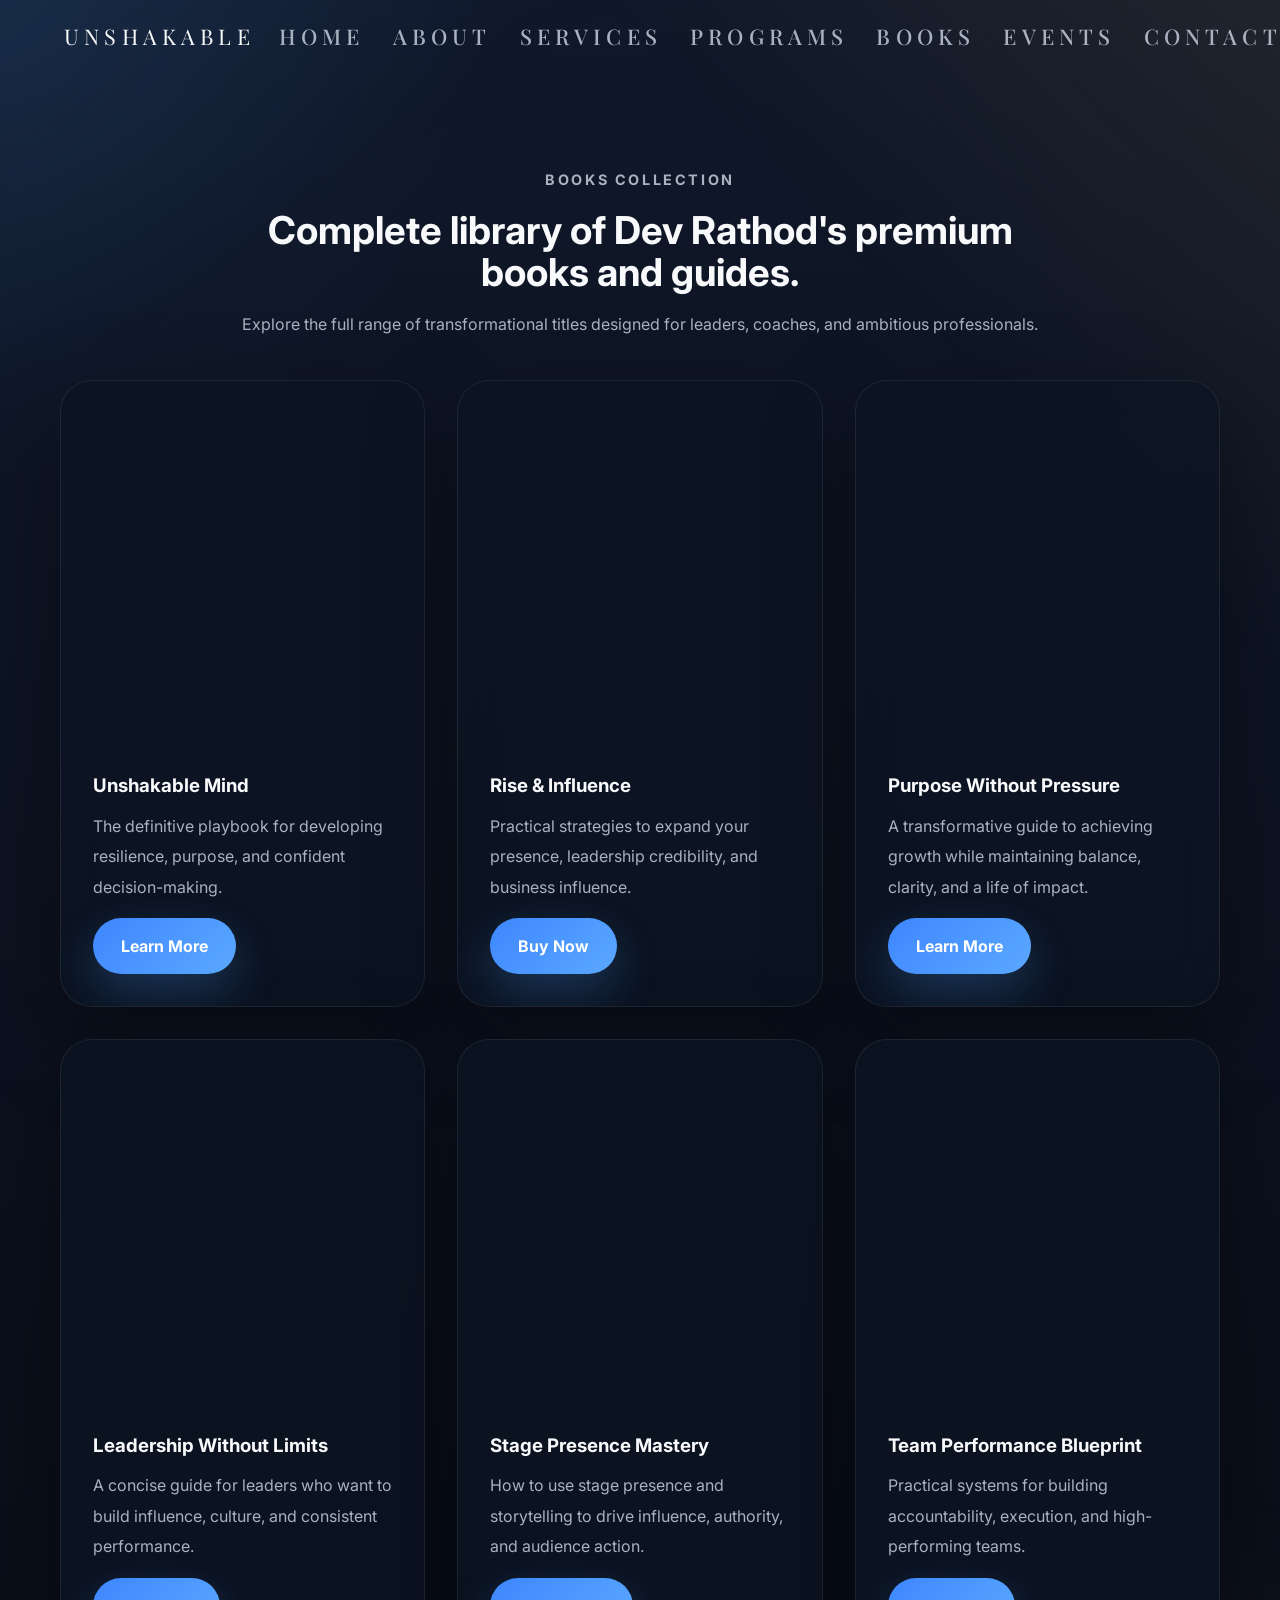
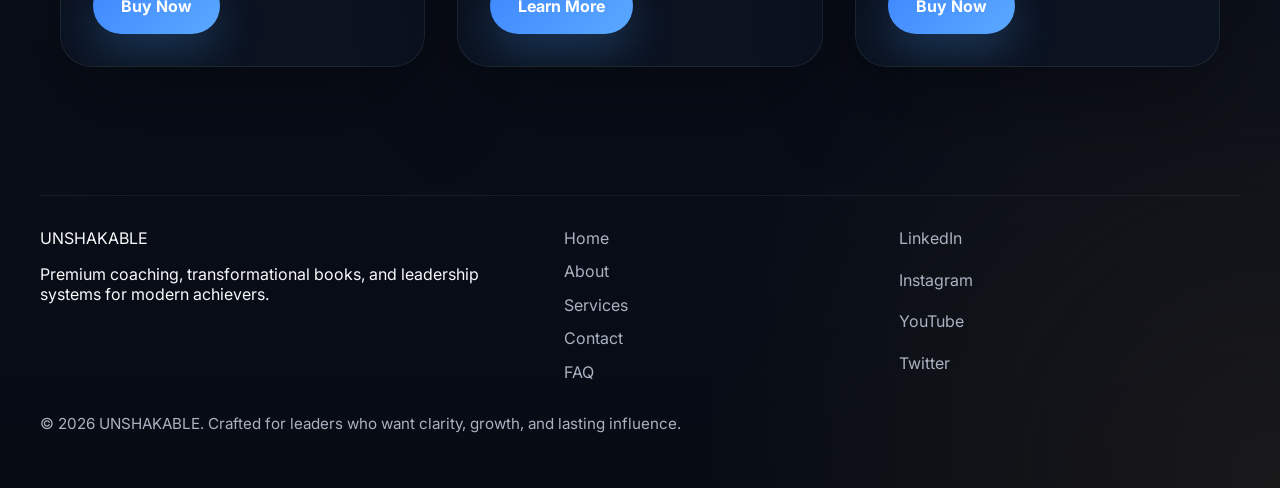
==== books.html @ 9b94c9f0 "Add files via upload" ====
<!DOCTYPE html>
<html lang="en">
<head>
  <meta charset="UTF-8" />
  <meta name="viewport" content="width=device-width, initial-scale=1.0" />
  <title>Books | UNSHAKABLE</title>
  <link rel="preconnect" href="https://fonts.googleapis.com" />
  <link rel="preconnect" href="https://fonts.gstatic.com" crossorigin />
  <link href="https://fonts.googleapis.com/css2?family=Inter:wght@400;500;600;700;800&family=Playfair+Display:wght@600;700;800&display=swap" rel="stylesheet" />
  <link rel="stylesheet" href="styles.css" />
</head>
<body>
  <div class="page-shell">
    <header class="topbar">
      <div class="brand">UNSHAKABLE</div>
      <nav class="main-nav" aria-label="Primary navigation">
        <a href="index.html#home">Home</a>
        <a href="index.html#about">About</a>
        <a href="index.html#services">Services</a>
        <a href="index.html#programs">Programs</a>
        <a href="index.html#books">Books</a>
        <a href="index.html#events">Events</a>
        <a href="index.html#contact">Contact</a>
      </nav>
      <div class="theme-switcher" aria-label="Theme color options">
        <button class="theme-dot active" data-theme="default" aria-label="Default theme"></button>
        <button class="theme-dot" data-theme="blue" aria-label="Blue theme"></button>
        <button class="theme-dot" data-theme="gold" aria-label="Gold theme"></button>
      </div>
      <button class="nav-toggle" aria-label="Open menu">Menu</button>
    </header>

    <main>
      <section class="section books-section" id="books">
        <div class="section-header" data-animate>
          <p class="section-label">Books Collection</p>
          <h2>Complete library of Dev Rathod's premium books and guides.</h2>
          <p>Explore the full range of transformational titles designed for leaders, coaches, and ambitious professionals.</p>
        </div>

        <div class="book-grid">
          <article class="book-card glass-card" data-animate>
            <div class="book-cover" style="background-image:url('Devcoach/0c9b6b7b035d46f9a2f825f242247fa3.jpg');"></div>
            <h3>Unshakable Mind</h3>
            <p>The definitive playbook for developing resilience, purpose, and confident decision-making.</p>
            <a class="btn btn-primary" href="#">Learn More</a>
          </article>
          <article class="book-card glass-card" data-animate>
            <div class="book-cover" style="background-image:url('Devcoach/0d807950a50c4c24b28f6e9cab698a33.jpg');"></div>
            <h3>Rise & Influence</h3>
            <p>Practical strategies to expand your presence, leadership credibility, and business influence.</p>
            <a class="btn btn-primary" href="#">Buy Now</a>
          </article>
          <article class="book-card glass-card" data-animate>
            <div class="book-cover" style="background-image:url('Devcoach/27d11a69576f40e69e762608b44d42a0.jpg');"></div>
            <h3>Purpose Without Pressure</h3>
            <p>A transformative guide to achieving growth while maintaining balance, clarity, and a life of impact.</p>
            <a class="btn btn-primary" href="#">Learn More</a>
          </article>
          <article class="book-card glass-card" data-animate>
            <div class="book-cover" style="background-image:url('Devcoach/6e6e63adcb1842b1b4136925dab18c93.jpg');"></div>
            <h3>Leadership Without Limits</h3>
            <p>A concise guide for leaders who want to build influence, culture, and consistent performance.</p>
            <a class="btn btn-primary" href="#">Buy Now</a>
          </article>
          <article class="book-card glass-card" data-animate>
            <div class="book-cover" style="background-image:url('Devcoach/211a4e93e3e745b0b5c6c9f2a406aa89.jpg');"></div>
            <h3>Stage Presence Mastery</h3>
            <p>How to use stage presence and storytelling to drive influence, authority, and audience action.</p>
            <a class="btn btn-primary" href="#">Learn More</a>
          </article>
          <article class="book-card glass-card" data-animate>
            <div class="book-cover" style="background-image:url('Devcoach/3f0b8e49ac5b406dbe80aa12c1ad263a.jpg');"></div>
            <h3>Team Performance Blueprint</h3>
            <p>Practical systems for building accountability, execution, and high-performing teams.</p>
            <a class="btn btn-primary" href="#">Buy Now</a>
          </article>
        </div>
      </section>
    </main>

    <footer class="site-footer">
      <div class="footer-grid">
        <div>
          <div class="brand">UNSHAKABLE</div>
          <p>Premium coaching, transformational books, and leadership systems for modern achievers.</p>
        </div>
        <div class="footer-links">
          <a href="index.html#home">Home</a>
          <a href="index.html#about">About</a>
          <a href="index.html#services">Services</a>
          <a href="index.html#contact">Contact</a>
          <a href="index.html#faq">FAQ</a>
        </div>
        <div class="footer-social">
          <a href="#">LinkedIn</a>
          <a href="#">Instagram</a>
          <a href="#">YouTube</a>
          <a href="#">Twitter</a>
        </div>
      </div>
      <p class="footer-note">© 2026 UNSHAKABLE. Crafted for leaders who want clarity, growth, and lasting influence.</p>
    </footer>
  </div>
  <script src="script.js"></script>
</body>
</html>
---- styles.css ----
:root {
  color-scheme: dark;
  --bg: #070b14;
  --surface: rgba(11, 16, 29, 0.88);
  --surface-strong: rgba(17, 25, 44, 0.96);
  --surface-soft: rgba(12, 18, 32, 0.65);
  --border: rgba(255, 255, 255, 0.08);
  --text: #f8f9fb;
  --muted: #aab2c1;
  --primary: #3e86ff;
  --primary-2: #5aa9ff;
  --accent: #8db6ff;
  --gold: #e8bb5d;
  --shadow: 0 32px 90px rgba(0, 0, 0, 0.35);
}

:root[data-theme="blue"] {
  --primary: #4ea7ff;
  --primary-2: #82c2ff;
  --accent: #bbdaff;
  --gold: #90b8ff;
}

:root[data-theme="gold"] {
  --primary: #d6a347;
  --primary-2: #f0c56c;
  --accent: #f7d79c;
  --gold: #f2c66b;
  --muted: #c8b78b;
}

* {
  box-sizing: border-box;
}

html {
  scroll-behavior: smooth;
}

body {
  margin: 0;
  font-family: 'Inter', sans-serif;
  color: var(--text);
  overflow-x: hidden;
  background: radial-gradient(circle at top left, rgba(78, 167, 255, 0.09), transparent 20%),
    radial-gradient(circle at bottom right, rgba(232, 187, 93, 0.08), transparent 24%),
    linear-gradient(180deg, rgba(16, 24, 42, 0.98), rgba(7, 11, 20, 1));
}

body::before {
  content: '';
  position: fixed;
  inset: 0;
  background: linear-gradient(145deg, rgba(78, 167, 255, 0.06), transparent 25%),
    linear-gradient(225deg, rgba(232, 187, 93, 0.08), transparent 32%);
  pointer-events: none;
}

img {
  max-width: 100%;
  display: block;
}

button,
input,
textarea {
  font: inherit;
}

.page-shell {
  position: relative;
  z-index: 0;
  min-height: 100vh;
  max-width: 1680px;
  margin: 0 auto;
}

.topbar {
  position: sticky;
  top: 0;
  z-index: 40;
  display: flex;
  align-items: center;
  justify-content: space-between;
  gap: 1.5rem;
    padding: 1.35rem clamp(1.5rem, 6vw, 4rem);
  font-family: 'Playfair Display', serif;
  font-size: 1.35rem;
  letter-spacing: 0.24em;
  text-transform: uppercase;
  color: var(--text);
}

.main-nav {
  display: flex;
  gap: 1.75rem;
  align-items: center;
}

.main-nav a {
  color: var(--muted);
  text-decoration: none;
  font-weight: 500;
  transition: color 180ms ease;
}

.theme-switcher {
  display: flex;
  gap: 0.65rem;
  align-items: center;
}

.theme-dot {
  width: 14px;
  height: 14px;
  border-radius: 50%;
  border: 1px solid rgba(255, 255, 255, 0.22);
  background: var(--primary);
  cursor: pointer;
  transition: transform 180ms ease, box-shadow 180ms ease, border-color 180ms ease;
}

.theme-dot[data-theme="blue"] {
  background: #4ea7ff;
}

.theme-dot[data-theme="gold"] {
  background: #e8bb5d;
}

.theme-dot.active,
.theme-dot:hover {
  transform: scale(1.2);
  border-color: rgba(255, 255, 255, 0.7);
}

.nav-toggle {
  display: none;
  border: 1px solid rgba(255, 255, 255, 0.14);
  background: rgba(255, 255, 255, 0.05);
  color: var(--text);
  padding: 0.9rem 1.1rem;
  border-radius: 999px;
  cursor: pointer;
  font-weight: 700;
}

.main-nav a:hover,
.main-nav a:focus-visible {
  color: var(--text);
}

.hero-section {
  position: relative;
  min-height: calc(100vh - 76px);
  overflow: hidden;
}

.hero-slider {
  position: relative;
  min-height: calc(100vh - 76px);
}

.hero-slide {
  position: absolute;
  inset: 0;
  display: grid;
  place-items: center;
  background-size: cover;
  background-position: center;
  opacity: 0;
  transform: scale(1.03);
  transition: opacity 1.1s ease, transform 1.1s ease;
}

.hero-slide.active {
  opacity: 1;
  transform: scale(1);
}

.slide-overlay {
  position: absolute;
  inset: 0;
  background: linear-gradient(180deg, rgba(7, 11, 20, 0.75), rgba(7, 11, 20, 0.25));
}

.slide-copy {
  position: relative;
  z-index: 2;
  max-width: 720px;
  margin: 0 2rem;
  text-align: center;
  color: var(--text);
}

.slide-copy h1 {
  margin: 0;
  font-family: 'Playfair Display', serif;
  font-size: clamp(3rem, 4.5vw, 5.6rem);
  line-height: 1;
  letter-spacing: -0.05em;
}

.slide-copy p {
  margin: 1.5rem auto 2rem;
  color: rgba(248, 249, 251, 0.86);
  line-height: 1.9;
  font-size: 1.05rem;
}

.hero-controls {
  position: absolute;
  left: 50%;
  bottom: 2rem;
  display: flex;
  gap: 0.8rem;
  transform: translateX(-50%);
  z-index: 3;
}

.hero-footer {
  position: absolute;
  left: 50%;
  bottom: 5.5rem;
  width: min(90%, 960px);
  display: grid;
  grid-template-columns: repeat(3, minmax(0, 1fr));
  gap: 1rem;
  padding: 1.5rem 1.5rem;
  color: var(--text);
  text-align: center;
  border: 1px solid rgba(255, 255, 255, 0.12);
  background: rgba(10, 16, 32, 0.82);
  backdrop-filter: blur(18px);
  border-radius: 1.75rem;
  transform: translateX(-50%);
  z-index: 3;
}

.hero-footer strong {
  display: block;
  font-size: 1.85rem;
  letter-spacing: -0.03em;
}

.slide-dot {
  width: 12px;
  height: 12px;
  border-radius: 50%;
  border: 1px solid rgba(255, 255, 255, 0.45);
  background: transparent;
  cursor: pointer;
  transition: background 180ms ease, transform 180ms ease;
}

.slide-dot.active,
.slide-dot:hover {
  background: var(--gold);
  transform: scale(1.15);
}

.eyebrow,
.section-label {
  display: inline-flex;
  align-items: center;
  gap: 0.55rem;
  color: var(--gold);
  font-size: 0.95rem;
  text-transform: uppercase;
  letter-spacing: 0.16em;
}

.hero-actions {
  display: flex;
  flex-wrap: wrap;
  justify-content: center;
  gap: 1rem;
}

.btn {
  display: inline-flex;
  align-items: center;
  justify-content: center;
  border: none;
  border-radius: 999px;
  padding: 1rem 1.75rem;
  min-height: 56px;
  cursor: pointer;
  font-weight: 700;
  text-decoration: none;
  transition: transform 180ms ease, box-shadow 180ms ease, background-color 180ms ease;
}

.btn:hover,
.btn:focus-visible {
  transform: translateY(-1px);
}

.btn-primary {
  background: linear-gradient(135deg, var(--primary), var(--primary-2));
  color: #fff;
  box-shadow: 0 18px 45px rgba(78, 167, 255, 0.24);
}

.btn-secondary {
  background: rgba(255, 255, 255, 0.08);
  color: var(--text);
  border: 1px solid rgba(255, 255, 255, 0.12);
}

.hero-highlights {
  position: relative;
  margin: 3rem auto 0;
  max-width: 980px;
  display: grid;
  grid-template-columns: repeat(3, minmax(0, 1fr));
  gap: 1rem;
  padding: 1.5rem 1.5rem 1.25rem;
  backdrop-filter: blur(24px);
  border: 1px solid rgba(255, 255, 255, 0.08);
}

.hero-highlights div {
  text-align: center;
}

.hero-highlights span {
  display: block;
  color: var(--muted);
  font-size: 0.95rem;
  margin-bottom: 0.35rem;
}

.hero-highlights strong {
  font-size: 1.8rem;
  letter-spacing: -0.03em;
}

.section {
  position: relative;
  padding: 5rem 2.5rem;
  max-width: 1240px;
  margin: 0 auto;
}

.section-header,
.section-intro {
  max-width: 840px;
  margin: 0 auto 2.5rem;
  text-align: center;
}

.section-label {
  display: inline-flex;
  margin-bottom: 1rem;
  color: var(--gold);
  font-weight: 700;
  letter-spacing: 0.18em;
  text-transform: uppercase;
  font-size: 0.9rem;
}

.section h2 {
  margin: 0;
  font-size: clamp(2rem, 3vw, 3rem);
  line-height: 1.1;
}

.section p {
  color: var(--muted);
  line-height: 1.9;
}

.section-grid,
.contact-grid,
.mission-grid,
.card-grid,
.program-grid,
.book-grid,
.testimonial-grid,
.stats-grid,
.event-grid,
.video-grid,
.blog-grid,
.faq-grid {
  display: grid;
  gap: 2rem;
}

.section-grid {
  grid-template-columns: minmax(0, 1.3fr) minmax(0, 0.95fr);
  align-items: start;
}

.feature-panel {
  display: grid;
  gap: 1rem;
  padding: 2rem;
}

.feature-panel h3 {
  margin: 0;
  font-size: 1.7rem;
}

.feature-panel p {
  margin: 0;
}

.feature-panel ul {
  list-style: none;
  padding: 0;
  margin: 1rem 0 0;
  display: grid;
  gap: 0.75rem;
}

.feature-panel li {
  color: var(--muted);
}

.feature-icon {
  width: 3rem;
  height: 3rem;
  display: grid;
  place-items: center;
  border-radius: 1rem;
  background: rgba(255, 255, 255, 0.08);
  color: var(--gold);
  font-size: 1.2rem;
}

.mission-grid {
  grid-template-columns: repeat(2, minmax(0, 1fr));
}

.mission-card {
  padding: 2rem;
}

.card-grid,
.program-grid,
.book-grid,
.testimonial-grid,
.stats-grid,
.event-grid,
.video-grid,
.blog-grid,
.faq-grid {
  grid-template-columns: repeat(3, minmax(0, 1fr));
}

.service-card,
.program-card,
.book-card,
.testimonial-card,
.stat-card,
.event-card,
.video-card,
.blog-card,
.faq-item,
.contact-copy,
.contact-form,
.newsletter-card {
  padding: 2rem;
  border-radius: 2rem;
  transition: transform 220ms ease, box-shadow 220ms ease, border-color 220ms ease;
}

.trusted-section {
  padding: 2rem 2.5rem 3rem;
}

.trusted-label {
  max-width: 900px;
  margin: 0 auto 1.5rem;
  text-align: center;
  color: var(--muted);
  font-size: 0.95rem;
  letter-spacing: 0.18em;
  text-transform: uppercase;
}

.trusted-logos {
  display: grid;
  grid-template-columns: repeat(5, minmax(0, 1fr));
  gap: 1.5rem;
  align-items: center;
  justify-items: center;
  color: rgba(255,255,255,0.75);
}

.about-list {
  display: grid;
  gap: 1rem;
  margin-top: 1.75rem;
  color: var(--muted);
}

.about-list strong {
  color: var(--text);
}

.contact-highlight {
  display: inline-flex;
  padding: 0.85rem 1rem;
  border-radius: 999px;
  background: rgba(78, 167, 255, 0.12);
  color: var(--text);
  font-weight: 600;
  margin-bottom: 1rem;
}

.service-card,
.program-card,
.book-card,
.video-card,
.blog-card,
.event-card {
  overflow: hidden;
}

.service-card:hover,
.program-card:hover,
.book-card:hover,
.testimonial-card:hover,
.stat-card:hover,
.event-card:hover,
.video-card:hover,
.blog-card:hover,
.faq-item:hover {
  transform: translateY(-6px);
  box-shadow: 0 42px 90px rgba(0, 0, 0, 0.32);
  border-color: rgba(255, 255, 255, 0.16);
}

.service-card h3,
.program-card h3,
.book-card h3,
.testimonial-card h3,
.stat-card h3,
.event-card h3,
.video-card h3,
.blog-card h3,
.faq-item h3 {
  margin: 1rem 0 0.85rem;
}

.service-card p,
.program-card p,
.book-card p,
.testimonial-card p,
.stat-card p,
.event-card p,
.video-card p,
.blog-card p,
.faq-item p {
  margin: 0;
  color: var(--muted);
}

.service-image,
.book-cover,
.video-card img,
.program-card img,
.about-visual img {
  width: 100%;
  height: 340px;
  object-fit: cover;
  border-radius: 1.5rem;
  margin-bottom: 1.35rem;
}

.book-cover {
  min-height: 340px;
  background-size: cover;
  background-position: center;
}

.book-card .btn {
  margin-top: 1rem;
}

.section-actions {
  display: flex;
  justify-content: center;
  margin-top: 2rem;
}

.book-thumb,
.video-thumb {
  width: 100%;
  min-height: 170px;
  border-radius: 1.5rem;
  display: grid;
  place-items: center;
  font-size: 2rem;
  background: linear-gradient(180deg, rgba(255, 255, 255, 0.03), rgba(255, 255, 255, 0.08));
  color: var(--text);
  letter-spacing: 0.08em;
}

.book-thumb {
  margin-bottom: 1.2rem;
  font-weight: 700;
}

.video-thumb {
  margin-bottom: 1.4rem;
  background: linear-gradient(180deg, rgba(78, 167, 255, 0.12), rgba(7, 11, 20, 0.65));
}

.testimonial-card footer {
  margin-top: 1rem;
  display: flex;
  flex-direction: column;
  gap: 0.25rem;
  color: var(--muted);
}

.stat-card {
  text-align: center;
}

.stat-card h3 {
  font-size: 3rem;
  margin-bottom: 0.7rem;
}

.event-card {
  display: grid;
  gap: 1rem;
}

.event-card img,
.video-card img,
.blog-card img,
.program-card img,
.about-visual img,
.book-cover {
  width: 100%;
  height: 240px;
  object-fit: cover;
  border-radius: 1.5rem;
}

.event-date {
  font-weight: 700;
  letter-spacing: 0.16em;
  color: var(--gold);
  text-transform: uppercase;
  font-size: 0.85rem;
}

.link-btn {
  display: inline-flex;
  align-items: center;
  gap: 0.5rem;
  color: var(--blue);
  font-weight: 700;
  text-decoration: none;
}

.contact-grid {
  grid-template-columns: 1.05fr 0.95fr;
  align-items: start;
}

.contact-copy {
  display: grid;
  gap: 1.5rem;
}

.contact-details {
  display: grid;
  gap: 1rem;
}

.contact-details div {
  display: flex;
  justify-content: space-between;
  gap: 1rem;
  color: var(--muted);
}

.contact-details strong {
  color: var(--text);
}

.contact-form label,
.newsletter-form label {
  display: grid;
  gap: 0.75rem;
  margin-bottom: 1.25rem;
  color: var(--muted);
}

.contact-form input,
.contact-form textarea,
.newsletter-form input {
  width: 100%;
  border: 1px solid rgba(255, 255, 255, 0.1);
  background: rgba(255, 255, 255, 0.04);
  color: var(--text);
  padding: 1rem 1.15rem;
  border-radius: 1rem;
  outline: none;
}

.contact-form input:focus,
.contact-form textarea:focus,
.newsletter-form input:focus {
  border-color: rgba(78, 167, 255, 0.7);
}

.contact-form textarea {
  resize: vertical;
}

.newsletter-card {
  display: flex;
  align-items: center;
  justify-content: space-between;
  gap: 2rem;
  padding: 2rem;
}

.newsletter-form {
  display: grid;
  grid-template-columns: 1.8fr 1fr;
  gap: 1rem;
  width: 100%;
}

.site-footer {
  padding: 3rem 2.5rem 2.5rem;
}

.footer-grid {
  display: grid;
  grid-template-columns: 1.3fr 0.8fr 0.9fr;
  gap: 2rem;
  border-top: 1px solid rgba(255, 255, 255, 0.07);
  padding-top: 2rem;
}

.footer-links,
.footer-social {
  display: grid;
  gap: 0.85rem;
}

.footer-links a,
.footer-social a {
  color: var(--muted);
  text-decoration: none;
}

.footer-links a:hover,
.footer-social a:hover {
  color: var(--text);
}

.footer-note {
  margin-top: 2rem;
  color: var(--muted);
  font-size: 0.95rem;
}

.glass-card {
  background: rgba(13, 20, 35, 0.75);
  border: 1px solid rgba(255, 255, 255, 0.08);
  backdrop-filter: blur(22px);
  box-shadow: var(--shadow);
  border-radius: 2rem;
}

[data-animate] {
  opacity: 0;
  transform: translateY(24px);
  transition: opacity 0.8s ease, transform 0.8s ease;
}

[data-animate].visible {
  opacity: 1;
  transform: translateY(0);
}

@media (max-width: 1120px) {
  .section-grid,
  .contact-grid {
    grid-template-columns: 1fr;
  }

  .hero-highlights,
  .mission-grid,
  .card-grid,
  .program-grid,
  .book-grid,
  .testimonial-grid,
  .stats-grid,
  .event-grid,
  .video-grid,
  .blog-grid,
  .faq-grid {
    grid-template-columns: repeat(2, minmax(0, 1fr));
  }
}

@media (max-width: 820px) {
  .topbar {
    padding: 1rem 1.25rem;
    justify-content: space-between;
  }

  .main-nav {
    position: fixed;
    inset: 70px 0 0 0;
    display: flex;
    flex-direction: column;
    align-items: flex-start;
    gap: 1.15rem;
    padding: 2rem 1.5rem;
    background: rgba(7, 11, 20, 0.98);
    transform: translateY(-120%);
    transition: transform 240ms ease, opacity 240ms ease;
    opacity: 0;
    pointer-events: none;
    z-index: 45;
  }

  .main-nav.open {
    transform: translateY(0);
    opacity: 1;
    pointer-events: auto;
  }

  .main-nav a {
    font-size: 1.1rem;
    color: var(--text);
  }

  .theme-switcher {
    gap: 0.5rem;
  }

  .nav-toggle {
    display: inline-flex;
  }

  .hero-slide .slide-copy {
    margin: 0 1rem;
  }

  .hero-slide h1 {
    font-size: 2.4rem;
  }

  .hero-footer {
    position: static;
    width: 100%;
    grid-template-columns: 1fr;
    transform: translateX(0);
    margin: 1.8rem auto 0;
  }

  .hero-actions {
    flex-direction: column;
    gap: 1rem;
  }

  .section {
    padding: 3rem 1.2rem;
  }

  .section-grid,
  .contact-grid,
  .mission-grid,
  .card-grid,
  .program-grid,
  .book-grid,
  .testimonial-grid,
  .stats-grid,
  .event-grid,
  .video-grid,
  .blog-grid,
  .faq-grid {
    grid-template-columns: 1fr;
  }

  .newsletter-form {
    grid-template-columns: 1fr;
  }
}

@media (max-width: 560px) {
  .topbar {
    flex-wrap: wrap;
    justify-content: center;
  }

  .brand {
    margin-bottom: 0.75rem;
  }

  .hero-section {
    padding: 2rem 1.2rem 3rem;
  }

  .section,
  .site-footer {
    padding: 2.5rem 1.2rem;
  }

  .hero-highlights {
    padding: 1.25rem;
  }
}
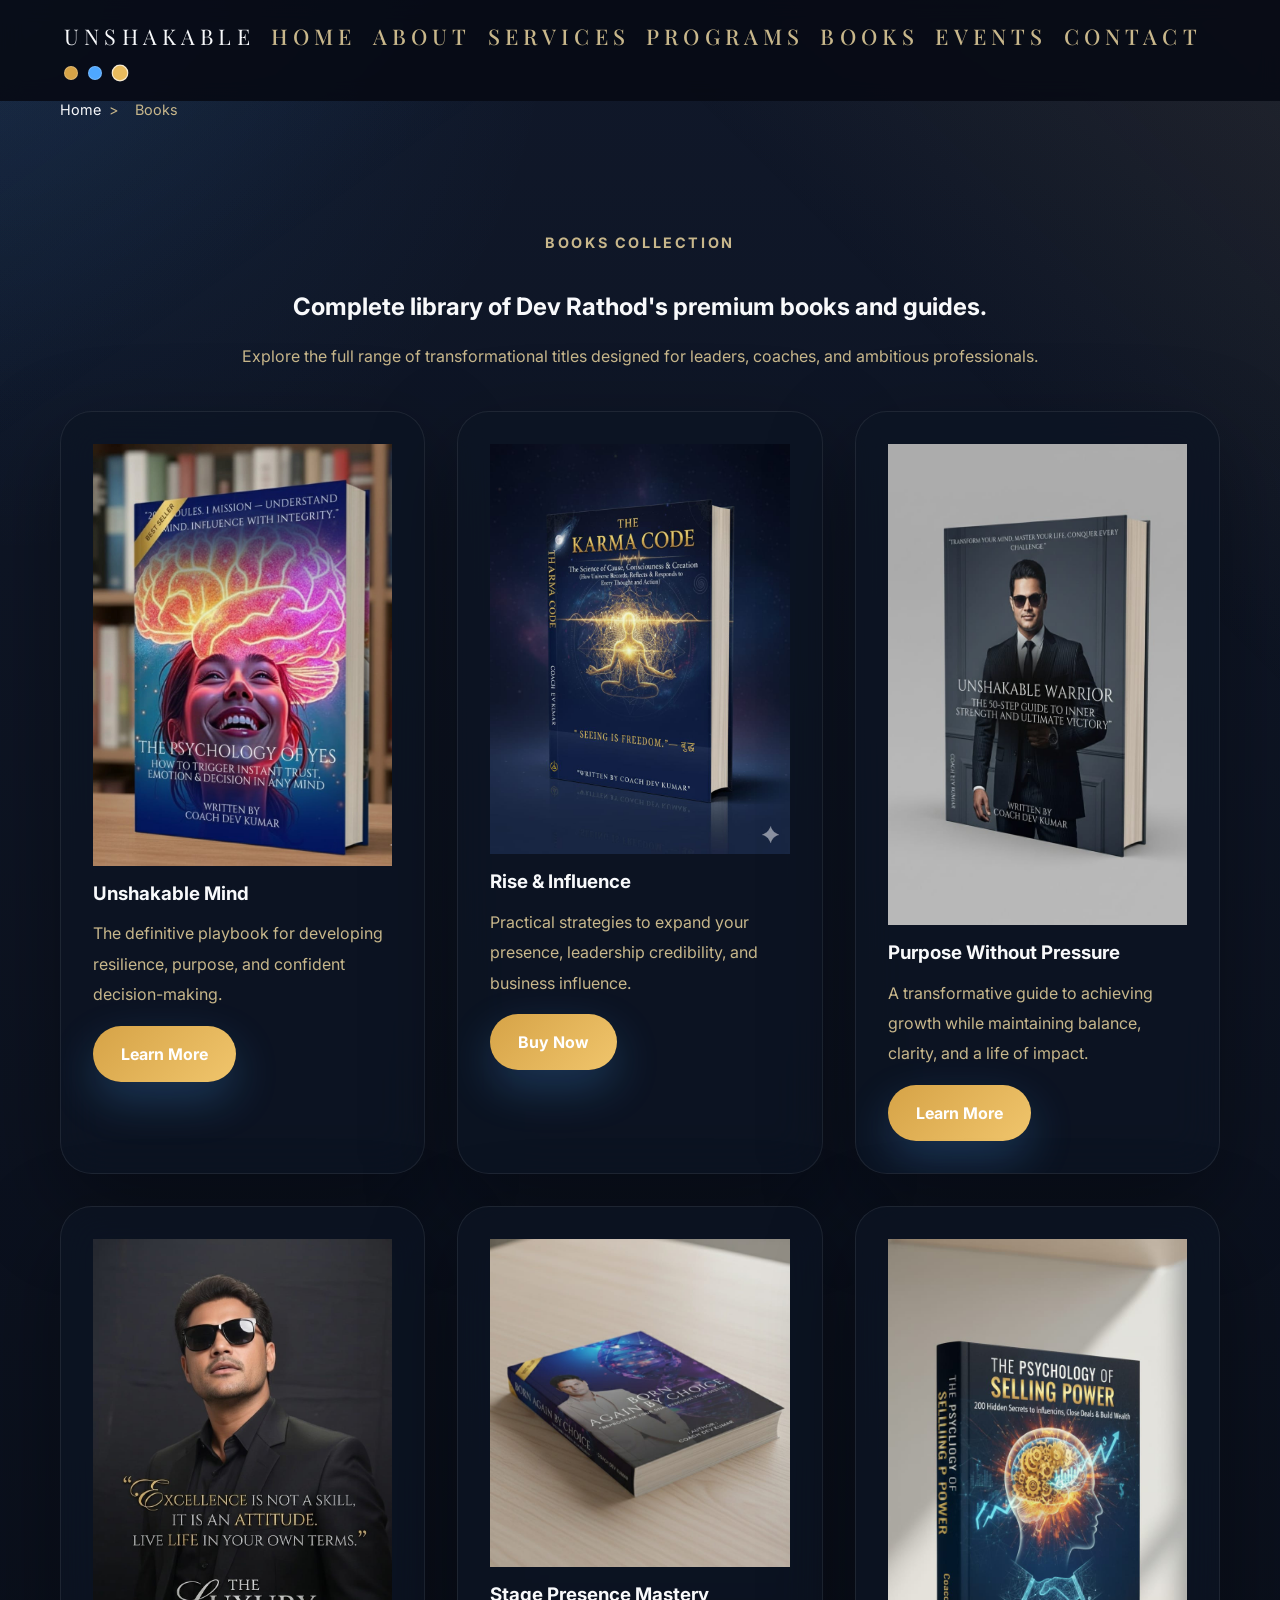
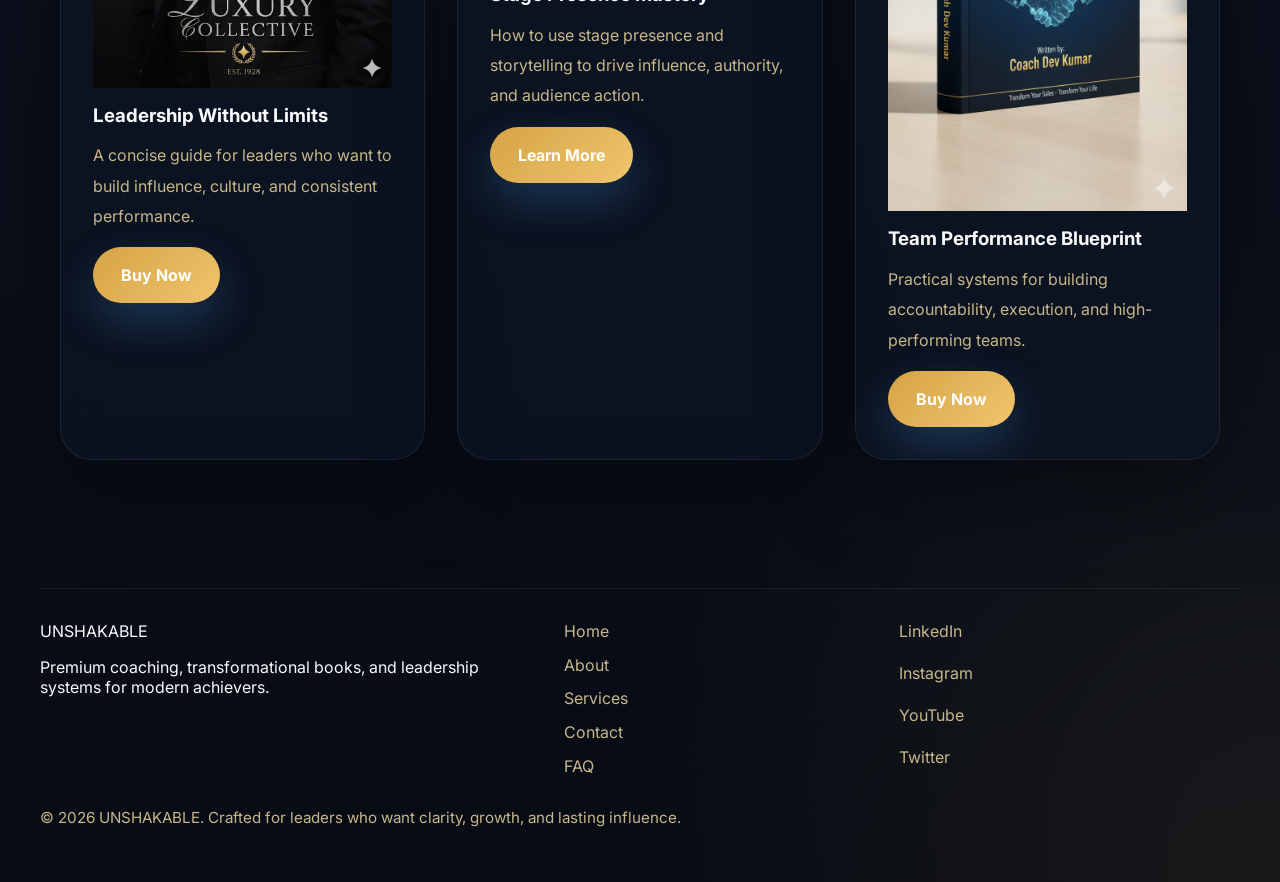
==== commit 528f8dfd: "updated content" ====
--- a/books.html
+++ b/books.html
@@ -3,11 +3,113 @@
 <head>
   <meta charset="UTF-8" />
   <meta name="viewport" content="width=device-width, initial-scale=1.0" />
-  <title>Books | UNSHAKABLE</title>
+  <meta name="author" content="Dev Rathod" />
+  <meta name="description" content="Explore books by Dev Rathod on leadership coaching, business growth, mindset transformation, and team performance through the UNSHAKABLE brand." />
+  <meta name="keywords" content="Dev Rathod, Books by Dev Rathod, Leadership Coach books, Business Coach books, Mindset Coach books, UNSHAKABLE books, Personal Development Coach, Executive Coach, Sales Coach, Network Marketing Coach" />
+  <meta name="robots" content="index, follow" />
+  <meta name="theme-color" content="#d6a347" />
+  <link rel="canonical" href="https://www.unshakable.co/books.html" />
+  <meta property="og:title" content="Books by Dev Rathod | UNSHAKABLE Leadership & Mindset Coaching" />
+  <meta property="og:description" content="Discover premium books by Dev Rathod focused on leadership, business growth, mindset transformation and high-performance coaching." />
+  <meta property="og:url" content="https://www.unshakable.co/books.html" />
+  <meta property="og:type" content="website" />
+  <meta property="og:site_name" content="UNSHAKABLE" />
+  <meta property="og:image" content="Devcoach/0c9b6b7b035d46f9a2f825f242247fa3.jpg" />
+  <meta property="og:image:alt" content="Book cover for Unshakable Mind by Dev Rathod" />
+  <meta name="twitter:card" content="summary_large_image" />
+  <meta name="twitter:title" content="Books by Dev Rathod | UNSHAKABLE Leadership & Mindset Coaching" />
+  <meta name="twitter:description" content="Explore bestselling books by Dev Rathod for entrepreneurs, leaders, network marketing coaches and high performance professionals." />
+  <meta name="twitter:image" content="Devcoach/0c9b6b7b035d46f9a2f825f242247fa3.jpg" />
   <link rel="preconnect" href="https://fonts.googleapis.com" />
   <link rel="preconnect" href="https://fonts.gstatic.com" crossorigin />
   <link href="https://fonts.googleapis.com/css2?family=Inter:wght@400;500;600;700;800&family=Playfair+Display:wght@600;700;800&display=swap" rel="stylesheet" />
   <link rel="stylesheet" href="styles.css" />
+  <script type="application/ld+json">
+  {
+    "@context": "https://schema.org",
+    "@graph": [
+      {
+        "@type": "WebSite",
+        "@id": "https://www.unshakable.co/#website",
+        "url": "https://www.unshakable.co/",
+        "name": "UNSHAKABLE",
+        "description": "Premium leadership, business coaching and motivational speaking by Dev Rathod.",
+        "inLanguage": "en-US"
+      },
+      {
+        "@type": "Organization",
+        "@id": "https://www.unshakable.co/#organization",
+        "name": "UNSHAKABLE",
+        "url": "https://www.unshakable.co/"
+      },
+      {
+        "@type": "Person",
+        "@id": "https://www.unshakable.co/#person",
+        "name": "Dev Rathod",
+        "url": "https://www.unshakable.co/",
+        "jobTitle": "Business Coach, Life Coach, Motivational Speaker, Executive Coach",
+        "description": "Dev Rathod is a top coaching and speaking authority in India specializing in leadership, mindset, business growth and network marketing training."
+      },
+      {
+        "@type": "BreadcrumbList",
+        "itemListElement": [
+          {
+            "@type": "ListItem",
+            "position": 1,
+            "name": "Home",
+            "item": "https://www.unshakable.co/"
+          },
+          {
+            "@type": "ListItem",
+            "position": 2,
+            "name": "Books",
+            "item": "https://www.unshakable.co/books.html"
+          }
+        ]
+      },
+      {
+        "@type": "Book",
+        "name": "Unshakable Mind",
+        "author": {
+          "@type": "Person",
+          "name": "Dev Rathod"
+        },
+        "description": "The definitive playbook for developing resilience, purpose, and confident decision-making.",
+        "inLanguage": "en"
+      },
+      {
+        "@type": "Book",
+        "name": "Rise & Influence",
+        "author": {
+          "@type": "Person",
+          "name": "Dev Rathod"
+        },
+        "description": "Practical strategies to expand your presence, leadership credibility, and business influence.",
+        "inLanguage": "en"
+      },
+      {
+        "@type": "Book",
+        "name": "Purpose Without Pressure",
+        "author": {
+          "@type": "Person",
+          "name": "Dev Rathod"
+        },
+        "description": "A transformative guide to achieving growth while maintaining balance, clarity, and a life of impact.",
+        "inLanguage": "en"
+      },
+      {
+        "@type": "Book",
+        "name": "Leadership Without Limits",
+        "author": {
+          "@type": "Person",
+          "name": "Dev Rathod"
+        },
+        "description": "A concise guide for leaders who want to build influence, culture, and consistent performance.",
+        "inLanguage": "en"
+      }
+    ]
+  }
+  </script>
 </head>
 <body>
   <div class="page-shell">
@@ -23,54 +125,61 @@
         <a href="index.html#contact">Contact</a>
       </nav>
       <div class="theme-switcher" aria-label="Theme color options">
-        <button class="theme-dot active" data-theme="default" aria-label="Default theme"></button>
+        <button class="theme-dot" data-theme="default" aria-label="Default theme"></button>
         <button class="theme-dot" data-theme="blue" aria-label="Blue theme"></button>
-        <button class="theme-dot" data-theme="gold" aria-label="Gold theme"></button>
+        <button class="theme-dot active" data-theme="gold" aria-label="Gold theme"></button>
       </div>
       <button class="nav-toggle" aria-label="Open menu">Menu</button>
     </header>
+
+    <nav class="breadcrumb" aria-label="Breadcrumb">
+      <ol>
+        <li><a href="https://www.unshakable.co/">Home</a></li>
+        <li>Books</li>
+      </ol>
+    </nav>
 
     <main>
       <section class="section books-section" id="books">
         <div class="section-header" data-animate>
           <p class="section-label">Books Collection</p>
-          <h2>Complete library of Dev Rathod's premium books and guides.</h2>
+          <h1>Complete library of Dev Rathod's premium books and guides.</h1>
           <p>Explore the full range of transformational titles designed for leaders, coaches, and ambitious professionals.</p>
         </div>
 
         <div class="book-grid">
           <article class="book-card glass-card" data-animate>
-            <div class="book-cover" style="background-image:url('Devcoach/0c9b6b7b035d46f9a2f825f242247fa3.jpg');"></div>
+            <img class="book-cover-img" src="Devcoach/0c9b6b7b035d46f9a2f825f242247fa3.jpg" alt="Unshakable Mind book cover by Dev Rathod" loading="lazy" />
             <h3>Unshakable Mind</h3>
             <p>The definitive playbook for developing resilience, purpose, and confident decision-making.</p>
             <a class="btn btn-primary" href="#">Learn More</a>
           </article>
           <article class="book-card glass-card" data-animate>
-            <div class="book-cover" style="background-image:url('Devcoach/0d807950a50c4c24b28f6e9cab698a33.jpg');"></div>
+            <img class="book-cover-img" src="Devcoach/3f0b8e49ac5b406dbe80aa12c1ad263a.jpg" alt="Rise & Influence book cover by Dev Rathod" loading="lazy" />
             <h3>Rise & Influence</h3>
             <p>Practical strategies to expand your presence, leadership credibility, and business influence.</p>
             <a class="btn btn-primary" href="#">Buy Now</a>
           </article>
           <article class="book-card glass-card" data-animate>
-            <div class="book-cover" style="background-image:url('Devcoach/27d11a69576f40e69e762608b44d42a0.jpg');"></div>
+            <img class="book-cover-img" src="Devcoach/e371f0d52fff4064928eb7883ed75cae.jpg" alt="Purpose Without Pressure book cover by Dev Rathod" loading="lazy" />
             <h3>Purpose Without Pressure</h3>
             <p>A transformative guide to achieving growth while maintaining balance, clarity, and a life of impact.</p>
             <a class="btn btn-primary" href="#">Learn More</a>
           </article>
           <article class="book-card glass-card" data-animate>
-            <div class="book-cover" style="background-image:url('Devcoach/6e6e63adcb1842b1b4136925dab18c93.jpg');"></div>
+            <img class="book-cover-img" src="Devcoach/8b3b56d2730342debd2035173a513654.jpg" alt="Leadership Without Limits book cover by Dev Rathod" loading="lazy" />
             <h3>Leadership Without Limits</h3>
             <p>A concise guide for leaders who want to build influence, culture, and consistent performance.</p>
             <a class="btn btn-primary" href="#">Buy Now</a>
           </article>
           <article class="book-card glass-card" data-animate>
-            <div class="book-cover" style="background-image:url('Devcoach/211a4e93e3e745b0b5c6c9f2a406aa89.jpg');"></div>
+            <img class="book-cover-img" src="Devcoach/6e6e63adcb1842b1b4136925dab18c93.jpg" alt="Stage Presence Mastery book cover by Dev Rathod" loading="lazy" />
             <h3>Stage Presence Mastery</h3>
             <p>How to use stage presence and storytelling to drive influence, authority, and audience action.</p>
             <a class="btn btn-primary" href="#">Learn More</a>
           </article>
           <article class="book-card glass-card" data-animate>
-            <div class="book-cover" style="background-image:url('Devcoach/3f0b8e49ac5b406dbe80aa12c1ad263a.jpg');"></div>
+            <img class="book-cover-img" src="Devcoach/72eef0bebb94417ba3cd599150e26475.jpg" alt="Team Performance Blueprint book cover by Dev Rathod" loading="lazy" />
             <h3>Team Performance Blueprint</h3>
             <p>Practical systems for building accountability, execution, and high-performing teams.</p>
             <a class="btn btn-primary" href="#">Buy Now</a>
--- a/styles.css
+++ b/styles.css
@@ -35,6 +35,7 @@
 
 html {
   scroll-behavior: smooth;
+  overflow-x: hidden;
 }
 
 body {
@@ -45,6 +46,15 @@
   background: radial-gradient(circle at top left, rgba(78, 167, 255, 0.09), transparent 20%),
     radial-gradient(circle at bottom right, rgba(232, 187, 93, 0.08), transparent 24%),
     linear-gradient(180deg, rgba(16, 24, 42, 0.98), rgba(7, 11, 20, 1));
+}
+
+.page-shell {
+  position: relative;
+  z-index: 0;
+  min-height: 100vh;
+  max-width: 1680px;
+  margin: 0 auto;
+  overflow-x: hidden;
 }
 
 body::before {
@@ -80,21 +90,31 @@
   top: 0;
   z-index: 40;
   display: flex;
+  flex-wrap: wrap;
   align-items: center;
   justify-content: space-between;
-  gap: 1.5rem;
-    padding: 1.35rem clamp(1.5rem, 6vw, 4rem);
+  gap: 1rem;
+  padding: 1.35rem clamp(1.5rem, 6vw, 4rem);
   font-family: 'Playfair Display', serif;
   font-size: 1.35rem;
   letter-spacing: 0.24em;
   text-transform: uppercase;
   color: var(--text);
+  background: rgba(7, 11, 20, 0.9);
+  backdrop-filter: blur(10px);
+}
+
+.topbar > * {
+  min-width: 0;
 }
 
 .main-nav {
   display: flex;
-  gap: 1.75rem;
+  flex: 1 1 auto;
+  min-width: 0;
+  gap: 1rem;
   align-items: center;
+  flex-wrap: wrap;
 }
 
 .main-nav a {
@@ -108,6 +128,7 @@
   display: flex;
   gap: 0.65rem;
   align-items: center;
+  flex-shrink: 0;
 }
 
 .theme-dot {
@@ -159,53 +180,24 @@
 .hero-slider {
   position: relative;
   min-height: calc(100vh - 76px);
+  overflow: hidden !important;
 }
 
 .hero-slide {
   position: absolute;
   inset: 0;
+  width: 100%;
+  min-width: 100%;
+  max-width: 100%;
+  left: 0;
   display: grid;
   place-items: center;
   background-size: cover;
   background-position: center;
   opacity: 0;
-  transform: scale(1.03);
+  transform-origin: center center;
+  transform: none;
   transition: opacity 1.1s ease, transform 1.1s ease;
-}
-
-.hero-slide.active {
-  opacity: 1;
-  transform: scale(1);
-}
-
-.slide-overlay {
-  position: absolute;
-  inset: 0;
-  background: linear-gradient(180deg, rgba(7, 11, 20, 0.75), rgba(7, 11, 20, 0.25));
-}
-
-.slide-copy {
-  position: relative;
-  z-index: 2;
-  max-width: 720px;
-  margin: 0 2rem;
-  text-align: center;
-  color: var(--text);
-}
-
-.slide-copy h1 {
-  margin: 0;
-  font-family: 'Playfair Display', serif;
-  font-size: clamp(3rem, 4.5vw, 5.6rem);
-  line-height: 1;
-  letter-spacing: -0.05em;
-}
-
-.slide-copy p {
-  margin: 1.5rem auto 2rem;
-  color: rgba(248, 249, 251, 0.86);
-  line-height: 1.9;
-  font-size: 1.05rem;
 }
 
 .hero-controls {
@@ -218,6 +210,58 @@
   z-index: 3;
 }
 
+@media (max-width: 820px) {
+  .hero-controls {
+    bottom: 1rem;
+    gap: 0.6rem;
+  }
+}
+
+.hero-slide.active {
+  opacity: 1;
+  transform: scale(1);
+}
+
+.slide-overlay {
+  position: absolute;
+  inset: 0;
+  background: linear-gradient(180deg, rgba(7, 11, 20, 0.75), rgba(7, 11, 20, 0.25));
+}
+
+.slide-copy {
+  position: relative;
+  z-index: 2;
+  max-width: 720px;
+  margin: 0 2rem;
+  text-align: center;
+  color: var(--text);
+}
+
+.slide-copy h1 {
+  margin: 0;
+  font-family: 'Playfair Display', serif;
+  font-size: clamp(3rem, 4.5vw, 5.6rem);
+  line-height: 1;
+  letter-spacing: -0.05em;
+}
+
+.slide-copy p {
+  margin: 1.5rem auto 2rem;
+  color: rgba(248, 249, 251, 0.86);
+  line-height: 1.9;
+  font-size: 1.05rem;
+}
+
+.hero-controls {
+  position: absolute;
+  left: 50%;
+  bottom: 2rem;
+  display: flex;
+  gap: 0.8rem;
+  transform: translateX(-50%);
+  z-index: 3;
+}
+
 .hero-footer {
   position: absolute;
   left: 50%;
@@ -241,6 +285,38 @@
   display: block;
   font-size: 1.85rem;
   letter-spacing: -0.03em;
+}
+
+.breadcrumb {
+  max-width: 1240px;
+  margin: 0 auto;
+  padding: 0 2.5rem;
+}
+
+.breadcrumb ol {
+  display: flex;
+  flex-wrap: wrap;
+  gap: 0.5rem;
+  list-style: none;
+  padding: 0;
+  margin: 0 0 1rem;
+  color: var(--muted);
+  font-size: 0.9rem;
+}
+
+.breadcrumb a {
+  color: var(--text);
+  text-decoration: none;
+}
+
+.breadcrumb li::after {
+  content: ">";
+  margin: 0 0.5rem;
+  color: var(--muted);
+}
+
+.breadcrumb li:last-child::after {
+  content: "";
 }
 
 .slide-dot {
@@ -467,6 +543,28 @@
   transition: transform 220ms ease, box-shadow 220ms ease, border-color 220ms ease;
 }
 
+.service-image,
+.program-card img,
+.video-card img,
+.blog-card img,
+.event-card img,
+.about-visual img {
+  width: 100%;
+  height: 260px;
+  object-fit: cover;
+  border-radius: 1.5rem;
+  margin-bottom: 1.35rem;
+}
+
+.book-cover {
+  aspect-ratio: 3 / 4;
+  min-height: 320px;
+  background-size: cover;
+  background-position: center;
+  border-radius: 1.5rem;
+  margin-bottom: 1.35rem;
+}
+
 .trusted-section {
   padding: 2rem 2.5rem 3rem;
 }
@@ -811,6 +909,8 @@
   .topbar {
     padding: 1rem 1.25rem;
     justify-content: space-between;
+    flex-wrap: wrap;
+    row-gap: 0.75rem;
   }
 
   .main-nav {
@@ -827,6 +927,14 @@
     opacity: 0;
     pointer-events: none;
     z-index: 45;
+    overflow-y: auto;
+    overflow-x: hidden;
+    max-height: calc(100vh - 70px);
+    width: 100%;
+    left: 0;
+    right: 0;
+    min-width: 0;
+    box-sizing: border-box;
   }
 
   .main-nav.open {
@@ -836,12 +944,43 @@
   }
 
   .main-nav a {
-    font-size: 1.1rem;
+    min-width: 0;
+    width: 100%;
+    white-space: normal;
+    word-break: break-word;
+    font-size: 1.05rem;
     color: var(--text);
+    padding: 0.65rem 0;
   }
 
   .theme-switcher {
     gap: 0.5rem;
+    min-width: 0;
+    width: auto;
+    justify-content: flex-end;
+    margin-top: 0.75rem;
+    overflow: hidden;
+  }
+
+  .testimonial-card {
+    display: grid;
+    grid-template-columns: 1fr;
+    gap: 1rem;
+    align-items: flex-start;
+  }
+
+  .testimonial-avatar {
+    width: 64px;
+    height: 64px;
+    border-radius: 50%;
+    object-fit: cover;
+    margin-bottom: 0.75rem;
+  }
+
+  .testimonial-card blockquote {
+    margin: 0;
+    color: rgba(248, 249, 251, 0.92);
+    line-height: 1.8;
   }
 
   .nav-toggle {
@@ -850,10 +989,18 @@
 
   .hero-slide .slide-copy {
     margin: 0 1rem;
-  }
-
-  .hero-slide h1 {
-    font-size: 2.4rem;
+    width: min(100%, 88vw);
+  }
+
+  .hero-slide h1,
+  .hero-slide h2 {
+    font-size: clamp(2rem, 5vw, 2.8rem);
+    line-height: 1.1;
+  }
+
+  .hero-slide,
+  .hero-slide.active {
+    transform: none !important;
   }
 
   .hero-footer {
@@ -897,6 +1044,7 @@
   .topbar {
     flex-wrap: wrap;
     justify-content: center;
+    row-gap: 0.75rem;
   }
 
   .brand {
@@ -915,4 +1063,23 @@
   .hero-highlights {
     padding: 1.25rem;
   }
-}
+
+  .book-cover-img,
+  .service-image,
+  .program-card img,
+  .video-card img,
+  .blog-card img,
+  .event-card img,
+  .about-visual img {
+    height: auto;
+    min-height: 220px;
+  }
+
+  .book-cover-img {
+    aspect-ratio: 3 / 4;
+    object-fit: cover;
+    width: 100%;
+    border-radius: 1.5rem;
+    margin-bottom: 1.35rem;
+  }
+}
